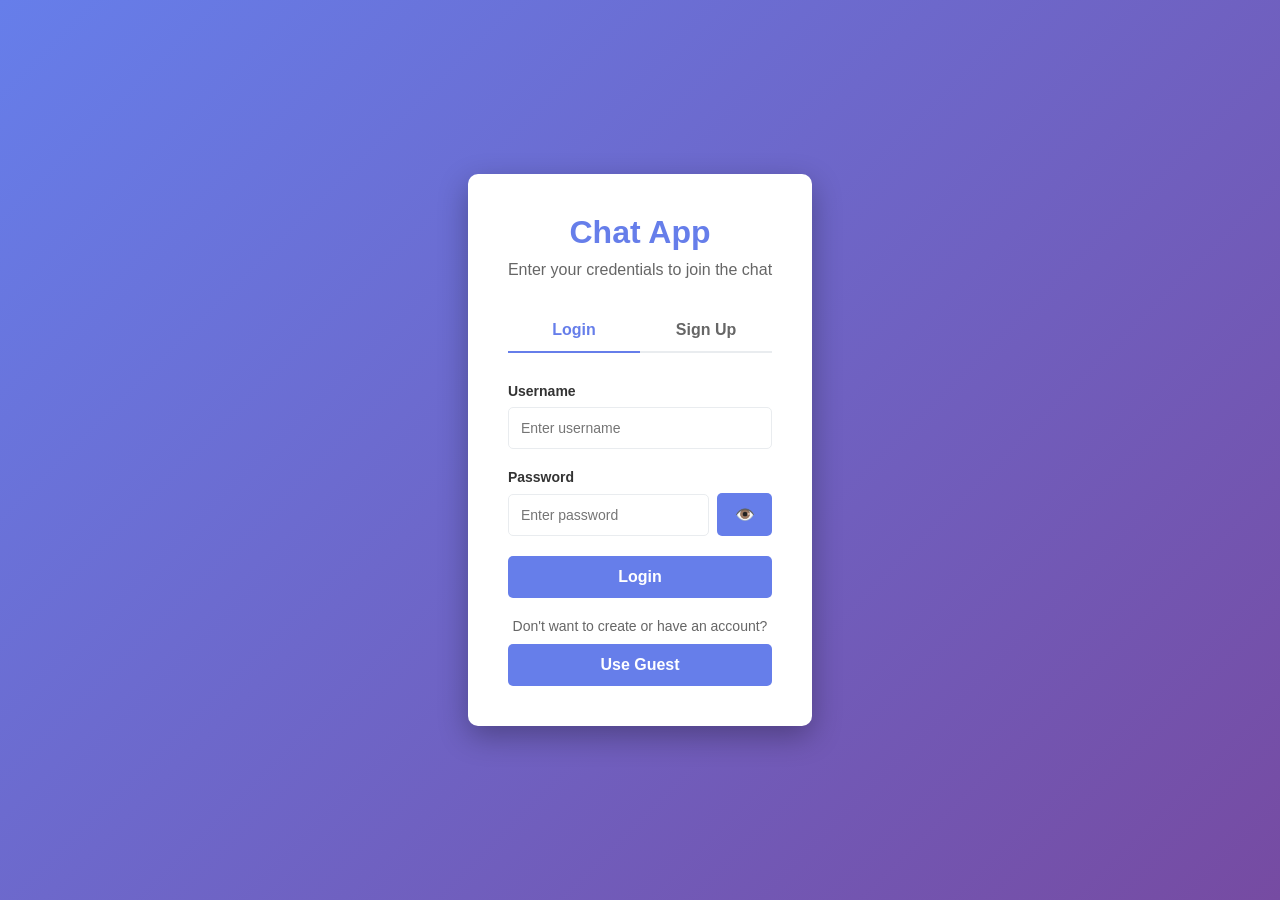
==== index.html @ 9b24e905 "fix stylesheet" ====
<!DOCTYPE html>
<html lang="en">
<head>
    <meta charset="UTF-8">
    <meta name="viewport" content="width=device-width, initial-scale=1.0">
    <title>Chat App</title>
    <link rel="stylesheet" href="public/style.css">
</head>
<body>
    <div class="container">
        <div class="sidebar">
            <h2>Online Users</h2>
            <div id="onlineUsers">
                <div class="empty-state">Connecting...</div>
            </div>
        </div>
        
        <div class="chat-area">
            <div class="chat-header">
                <div class="chat-header-content">
                    <div>
                        <h1>Chat Room</h1>
                        <p>Welcome to the chat! Connecting...</p>
                    </div>
                </div>
            </div>
            
            <div id="chatMessages" class="chat-messages">
                <!-- Messages will appear here -->
            </div>
            
            <div class="chat-input">
                <input type="text" id="messageInput" placeholder="Type your message..." maxlength="500">
                <button id="sendButton">Send</button>
            </div>
        </div>
        
        <div class="task-sidebar">
            <h2>My Tasks</h2>
            <div id="taskList">
                <div class="empty-state">No tasks yet</div>
            </div>
        </div>
    </div>

    <!-- Task Assignment Modal -->
    <div id="taskModal" class="modal">
        <div class="modal-content">
            <div class="modal-header">
                <h3>Assign Task</h3>
                <span class="close-modal">&times;</span>
            </div>
            <div class="modal-body">
                <p><strong>Message:</strong> <span id="modalMessageText"></span></p>
                <div class="form-group">
                    <label>
                        <input type="checkbox" id="selectAllUsers" checked>
                        Select All Users
                    </label>
                </div>
                <div id="userCheckboxes" class="user-checkboxes">
                    <!-- User checkboxes will be populated here -->
                </div>
            </div>
            <div class="modal-footer">
                <button class="btn-cancel">Cancel</button>
                <button class="btn-confirm">Create Task</button>
            </div>
        </div>
    </div>

    <script src="/socket.io/socket.io.js"></script>
    <script src="script.js"></script>
</body>
</html>
---- public/style.css ----
* {
    margin: 0;
    padding: 0;
    box-sizing: border-box;
}

body {
    font-family: 'Segoe UI', Tahoma, Geneva, Verdana, sans-serif;
    background: linear-gradient(135deg, #667eea 0%, #764ba2 100%);
    height: 100vh;
    display: flex;
    justify-content: center;
    align-items: center;
}

.container {
    display: flex;
    width: 1200px;
    height: 600px;
    background: white;
    border-radius: 10px;
    box-shadow: 0 10px 30px rgba(0, 0, 0, 0.3);
    overflow: hidden;
}

.sidebar {
    width: 250px;
    background: #f8f9fa;
    border-right: 1px solid #e9ecef;
    padding: 20px;
}

.sidebar h2 {
    font-size: 18px;
    color: #333;
    margin-bottom: 20px;
    border-bottom: 2px solid #667eea;
    padding-bottom: 10px;
}

.user {
    display: flex;
    align-items: center;
    padding: 10px;
    margin-bottom: 8px;
    background: white;
    border-radius: 5px;
    border: 1px solid #e9ecef;
}

.user.admin {
    border-left: 3px solid #667eea;
}

.user:not(.admin) {
    border-left: 3px solid #28a745;
}

.status {
    width: 10px;
    height: 10px;
    background: #28a745;
    border-radius: 50%;
    margin-right: 10px;
}

.username {
    font-size: 14px;
    color: #333;
}

.chat-area {
    flex: 1;
    display: flex;
    flex-direction: column;
}

.chat-header {
    padding: 20px;
    background: #667eea;
    color: white;
}

.chat-header-content {
    display: flex;
    justify-content: space-between;
    align-items: center;
}

.chat-header h1 {
    font-size: 24px;
    margin-bottom: 5px;
}

.chat-header p {
    font-size: 14px;
    opacity: 0.9;
}

.chat-messages {
    flex: 1;
    padding: 20px;
    overflow-y: auto;
    background: #f8f9fa;
}

.message {
    margin-bottom: 15px;
    padding: 10px 15px;
    border-radius: 8px;
    max-width: 70%;
    word-wrap: break-word;
}

.message.sent {
    background: #667eea;
    color: white;
    margin-left: auto;
}

.message.received {
    background: white;
    color: #333;
    border: 1px solid #e9ecef;
}

.message .sender {
    font-size: 12px;
    font-weight: bold;
    margin-bottom: 5px;
    opacity: 0.8;
}

.message .timestamp {
    font-size: 11px;
    opacity: 0.7;
    margin-top: 5px;
    text-align: right;
}

.chat-input {
    padding: 20px;
    background: white;
    border-top: 1px solid #e9ecef;
    display: flex;
    gap: 10px;
}

.chat-input input {
    flex: 1;
    padding: 12px;
    border: 1px solid #e9ecef;
    border-radius: 5px;
    font-size: 14px;
    outline: none;
}

.chat-input input:focus {
    border-color: #667eea;
}

.chat-input button {
    padding: 12px 25px;
    background: #667eea;
    color: white;
    border: none;
    border-radius: 5px;
    cursor: pointer;
    font-size: 14px;
    font-weight: bold;
}

.chat-input button:hover {
    background: #5568d3;
}

.empty-state {
    text-align: center;
    color: #999;
    padding: 20px;
    font-style: italic;
    font-size: 13px;
}

.system-message {
    text-align: center;
    color: #666;
    font-size: 12px;
    padding: 8px;
    margin: 10px 0;
    background: #e9ecef;
    border-radius: 4px;
    font-style: italic;
}

/* Login Page Styles */
.login-container {
    display: flex;
    justify-content: center;
    align-items: center;
    min-height: 100vh;
}

.login-box {
    background: white;
    padding: 40px;
    border-radius: 10px;
    box-shadow: 0 10px 30px rgba(0, 0, 0, 0.3);
    width: 100%;
    max-width: 400px;
}

.login-box h1 {
    color: #667eea;
    margin-bottom: 10px;
    text-align: center;
}

.login-box > p {
    color: #666;
    text-align: center;
    margin-bottom: 30px;
}

.tabs {
    display: flex;
    margin-bottom: 30px;
    border-bottom: 2px solid #e9ecef;
}

.tab {
    flex: 1;
    padding: 12px;
    background: none;
    border: none;
    cursor: pointer;
    font-size: 16px;
    font-weight: bold;
    color: #666;
    transition: all 0.3s;
}

.tab.active {
    color: #667eea;
    border-bottom: 2px solid #667eea;
    margin-bottom: -2px;
}

.tab:hover {
    color: #667eea;
}

.auth-form {
    display: flex;
    flex-direction: column;
    gap: 20px;
    width: 100%;
}

.form-group {
    display: flex;
    flex-direction: column;
    gap: 8px;
}

.form-group label {
    font-size: 14px;
    font-weight: bold;
    color: #333;
}

.form-group input {
    padding: 12px;
    border: 1px solid #e9ecef;
    border-radius: 5px;
    font-size: 14px;
    outline: none;
}

.form-group input:focus {
    border-color: #667eea;
}

.auth-form button {
    padding: 12px;
    background: #667eea;
    color: white;
    border: none;
    border-radius: 5px;
    cursor: pointer;
    font-size: 16px;
    font-weight: bold;
    transition: background 0.3s;
    width: 100%;
}

.auth-form button:hover {
    background: #5568d3;
}

.guest-login {
    display: flex;
    flex-direction: column;
    align-items: center;
    gap: 10px;
}

.guest-text {
    margin: 0;
    color: #666;
    font-size: 14px;
    text-align: center;
}

.auth-form .guest-btn {
    padding: 12px;
    background: #667eea;
    color: white;
    border: none;
    border-radius: 5px;
    cursor: pointer;
    font-size: 16px;
    font-weight: bold;
    transition: background 0.3s;
    width: 100%;
}

.auth-form .guest-btn:hover {
    background: #5568d3;
}

.password-input {
    display: flex;
    align-items: center;
    gap: 8px;
}

.password-input input {
    flex: 1;
}

.toggle-password {
    background: none;
    border: 1px solid #e9ecef;
    padding: 8px 12px;
    border-radius: 5px;
    cursor: pointer;
    font-size: 16px;
    transition: all 0.2s;
}

.toggle-password:hover {
    background: #f8f9fa;
    border-color: #667eea;
}

.hidden {
    display: none;
}

.message {
    padding: 16px 20px;
    border-radius: 8px;
    text-align: center;
    font-size: 16px;
    font-weight: 500;
    margin-top: 20px;
    box-shadow: 0 2px 8px rgba(0, 0, 0, 0.1);
    width: 100%;
    box-sizing: border-box;
    display: none; /* Hide by default */
    align-self: center; /* Center within form */
}

.message:not(:empty) {
    display: block; /* Show only when there's content */
}

.message.success {
    background: #d4edda;
    color: #155724;
    border: 2px solid #c3e6cb;
}

.message.error {
    background: #f8d7da;
    color: #721c24;
    border: 2px solid #f5c6cb;
}

/* Task Sidebar Styles */
.task-sidebar {
    width: 280px;
    background: #f8f9fa;
    border-left: 1px solid #e9ecef;
    padding: 20px;
    overflow-y: auto;
}

.task-sidebar h2 {
    font-size: 18px;
    color: #333;
    margin-bottom: 20px;
    border-bottom: 2px solid #667eea;
    padding-bottom: 10px;
}

.task {
    background: white;
    border: 1px solid #e9ecef;
    border-radius: 5px;
    padding: 12px;
    margin-bottom: 10px;
    transition: all 0.2s;
}

.task:hover {
    box-shadow: 0 2px 5px rgba(0, 0, 0, 0.1);
}

.task-header {
    display: flex;
    justify-content: space-between;
    align-items: center;
    margin-bottom: 8px;
}

.task-status {
    font-size: 11px;
    padding: 2px 8px;
    border-radius: 10px;
    font-weight: bold;
}

.task-status.open {
    background: #fff3cd;
    color: #856404;
}

.task-status.done {
    background: #d4edda;
    color: #155724;
}

.task-text {
    font-size: 13px;
    color: #333;
    margin-bottom: 8px;
    line-height: 1.4;
}

.task-meta {
    font-size: 11px;
    color: #666;
    display: flex;
    justify-content: space-between;
    margin-top: 5px;
}

.task-actions {
    display: flex;
    gap: 5px;
    margin-top: 8px;
}

.task-btn {
    flex: 1;
    padding: 4px 8px;
    border: 1px solid #e9ecef;
    background: white;
    border-radius: 3px;
    cursor: pointer;
    font-size: 11px;
    transition: all 0.2s;
}

.task-btn:hover {
    background: #f8f9fa;
}

.task-btn.complete {
    color: #28a745;
    border-color: #28a745;
}

.task-btn.complete:hover {
    background: #d4edda;
}

.task-btn.delete {
    color: #dc3545;
    border-color: #dc3545;
}

.task-btn.delete:hover {
    background: #f8d7da;
}

/* Tag Button Styles */
.tag-btn {
    background: #667eea;
    color: white;
    border: 1px solid #667eea;
    padding: 2px 8px;
    border-radius: 3px;
    cursor: pointer;
    font-size: 11px;
    margin-left: 8px;
    transition: all 0.2s;
}

.tag-btn:hover {
    background: #5568d3;
    border-color: #5568d3;
}

.tag-btn.tagged {
    background: #28a745;
    color: white;
    border-color: #28a745;
}

.tag-btn.tagged:hover {
    background: #218838;
    border-color: #218838;
}

.message .tag-btn {
    align-self: flex-start;
    margin-top: 5px;
}

/* Modal Styles */
.modal {
    display: none;
    position: fixed;
    z-index: 1000;
    left: 0;
    top: 0;
    width: 100%;
    height: 100%;
    background-color: rgba(0, 0, 0, 0.5);
}

.modal-content {
    background-color: white;
    margin: 15% auto;
    padding: 20px;
    border-radius: 10px;
    width: 90%;
    max-width: 500px;
    box-shadow: 0 4px 20px rgba(0, 0, 0, 0.3);
}

.modal-header {
    display: flex;
    justify-content: space-between;
    align-items: center;
    margin-bottom: 20px;
    padding-bottom: 10px;
    border-bottom: 1px solid #e9ecef;
}

.modal-header h3 {
    margin: 0;
    color: #333;
}

.close-modal {
    font-size: 28px;
    font-weight: bold;
    color: #999;
    cursor: pointer;
    line-height: 1;
}

.close-modal:hover {
    color: #333;
}

.modal-body {
    margin-bottom: 20px;
}

.modal-body p {
    margin-bottom: 15px;
    color: #666;
}

.modal-body #modalMessageText {
    color: #333;
    font-weight: 500;
}

.modal-footer {
    display: flex;
    justify-content: flex-end;
    gap: 10px;
}

.btn-cancel, .btn-confirm {
    padding: 10px 20px;
    border: none;
    border-radius: 5px;
    cursor: pointer;
    font-size: 14px;
    font-weight: bold;
}

.btn-cancel {
    background: #6c757d;
    color: white;
}

.btn-cancel:hover {
    background: #5a6268;
}

.btn-confirm {
    background: #667eea;
    color: white;
}

.btn-confirm:hover {
    background: #5568d3;
}

#assigneeSelect {
    width: 100%;
    padding: 8px;
    border: 1px solid #e9ecef;
    border-radius: 5px;
    font-size: 14px;
}

#assigneeSelect option {
    padding: 8px;
}

.user-checkboxes {
    max-height: 200px;
    overflow-y: auto;
    border: 1px solid #e9ecef;
    border-radius: 5px;
    padding: 10px;
    background: #f8f9fa;
}

.user-checkbox-item {
    display: flex;
    align-items: center;
    padding: 8px;
    border-bottom: 1px solid #e9ecef;
}

.user-checkbox-item:last-child {
    border-bottom: none;
}

.user-checkbox-item label {
    margin-left: 8px;
    cursor: pointer;
    flex: 1;
}

.user-checkbox-item.current-user {
    background: #e3f2fd;
    border-radius: 4px;
    font-weight: bold;
}

.user-checkbox-item input[type="checkbox"] {
    cursor: pointer;
}
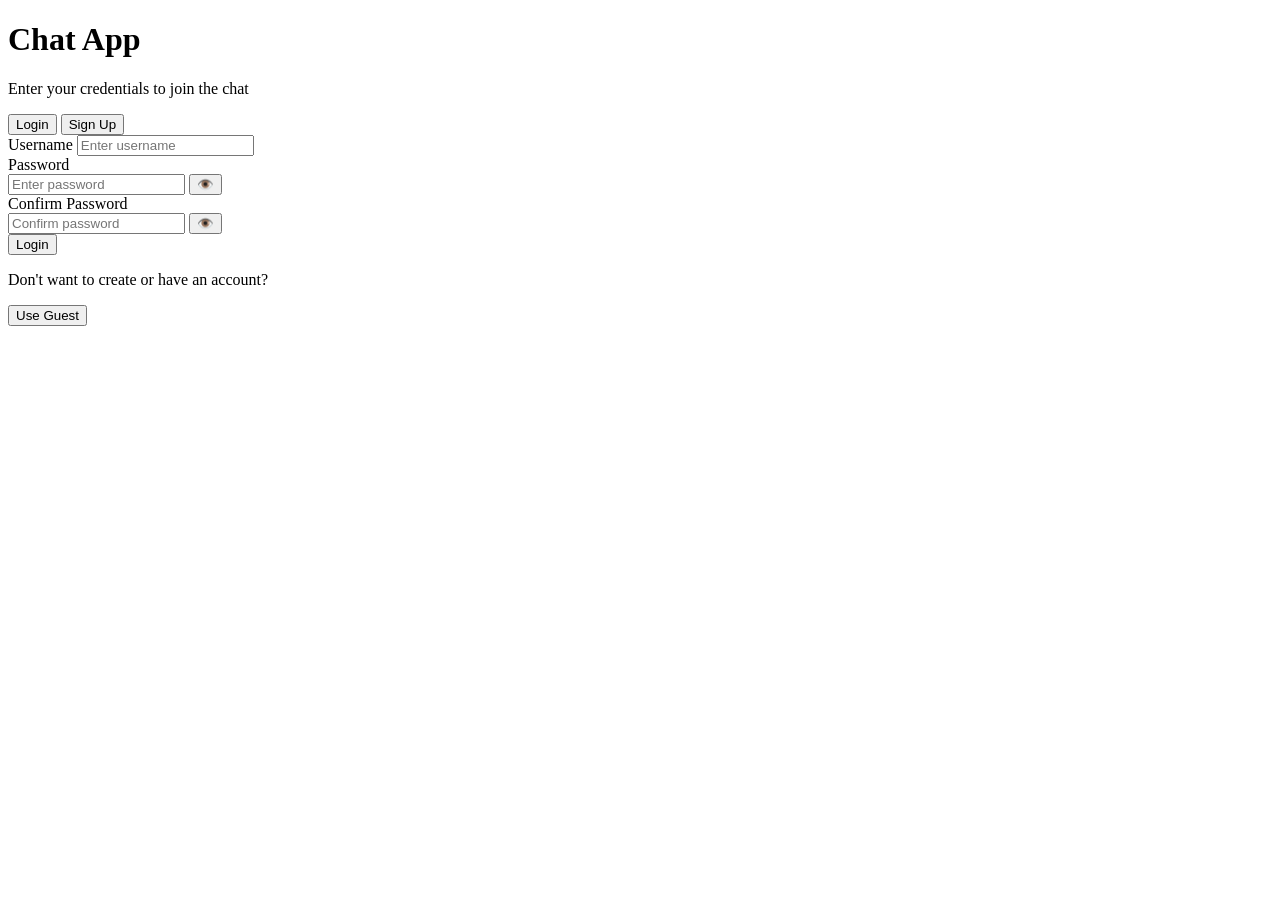
==== commit cd69e0c5: "pls speed work vercel" ====
--- a/index.html
+++ b/index.html
@@ -4,7 +4,7 @@
     <meta charset="UTF-8">
     <meta name="viewport" content="width=device-width, initial-scale=1.0">
     <title>Chat App</title>
-    <link rel="stylesheet" href="public/style.css">
+    <link rel="stylesheet" href="style.css">
 </head>
 <body>
     <div class="container">
@@ -70,6 +70,6 @@
     </div>
 
     <script src="/socket.io/socket.io.js"></script>
-    <script src="script.js"></script>
+    <script src="/script.js"></script>
 </body>
 </html>
